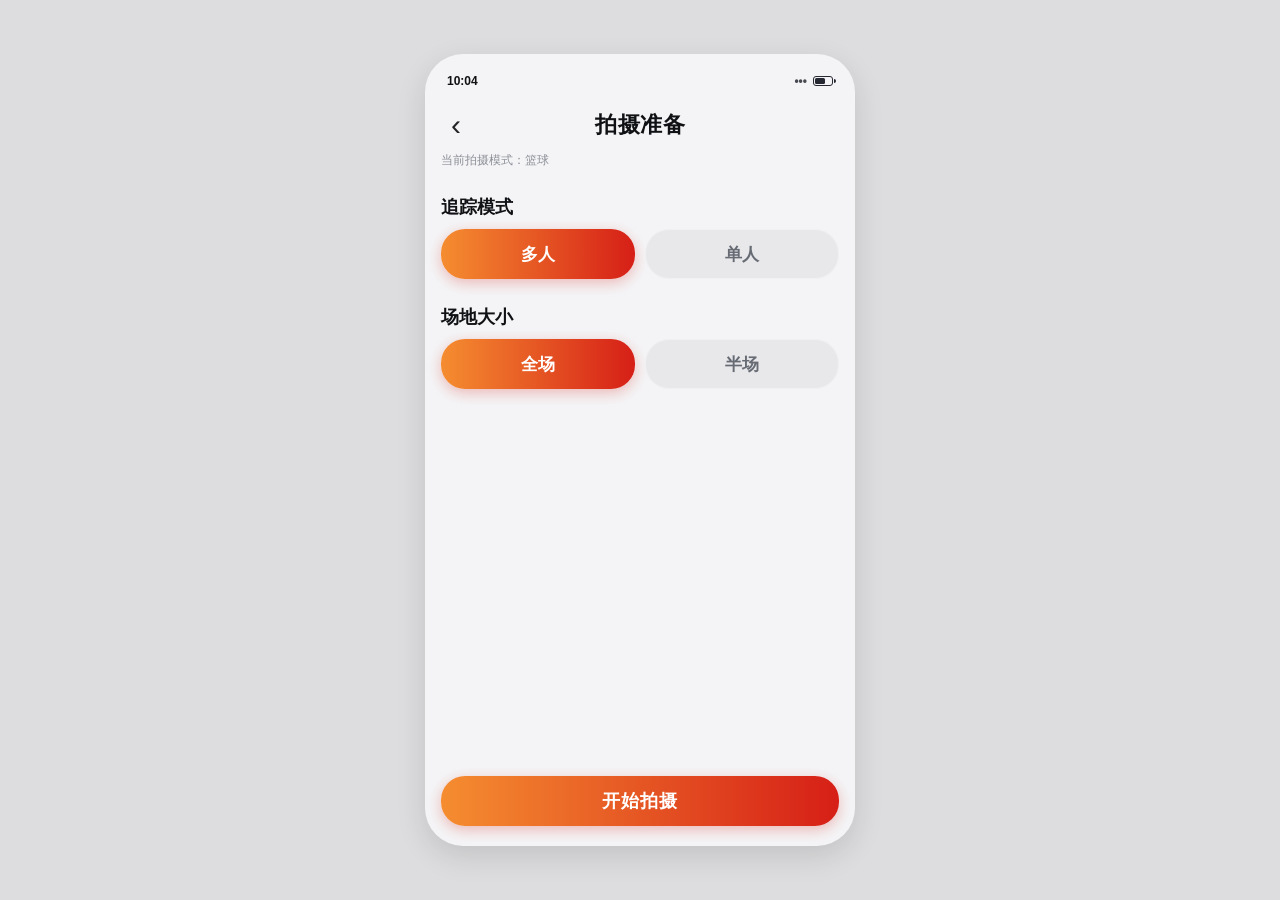
==== shooting-prep.html @ c5515139 "refactor: tripod at top with subdued label; remove memory UI - Revert localStorage/collapse flow; ke" ====
<!doctype html>
<html lang="zh-CN">
  <head>
    <meta charset="UTF-8" />
    <meta name="viewport" content="width=device-width, initial-scale=1.0" />
    <title>拍摄准备</title>
    <link rel="stylesheet" href="./styles.css" />
  </head>
  <body>
    <main class="phone">
      <div class="statusbar">
        <span>10:04</span>
        <div class="status-icons">
          <span>•••</span>
          <span class="battery" aria-hidden="true"></span>
        </div>
      </div>

      <header class="topbar">
        <button class="back" type="button" aria-label="返回">&#8249;</button>
        <h1>拍摄准备</h1>
      </header>

      <div class="mini" id="modeInfo"></div>

      <section class="section hidden" id="tripodSection">
        <div class="label label-tripod">三脚架高度</div>
        <div class="pill-row" data-toggle-group id="tripodGroup">
          <button class="pill active" type="button">高（3米）</button>
          <button class="pill" type="button">低（1.4-1.8米）</button>
        </div>
        <p class="tripod-hint">
          选择后系统会自动适配俯仰角，减少手动调节。
        </p>
      </section>

      <section class="section">
        <div class="label">追踪模式</div>
        <div class="pill-row" data-toggle-group id="trackingGroup">
          <button class="pill active" type="button">多人</button>
          <button class="pill" type="button">单人</button>
        </div>
      </section>

      <section class="section">
        <div class="label" id="fieldLabel">场地大小</div>
        <div class="pill-row" data-toggle-group id="fieldGroup">
          <button class="pill active" type="button">全场</button>
          <button class="pill" type="button">半场</button>
        </div>
      </section>

      <div class="spacer"></div>
      <button class="cta" id="startShoot" type="button">开始拍摄</button>
    </main>

    <script>
      const params = new URLSearchParams(window.location.search);
      const sport = params.get("sport") || "篮球";
      const isChameleon = (params.get("user") || "").toLowerCase() === "chameleon";
      const modeInfo = document.getElementById("modeInfo");
      const tripodSection = document.getElementById("tripodSection");
      const fieldLabel = document.getElementById("fieldLabel");
      const fieldGroup = document.getElementById("fieldGroup");
      const startShoot = document.getElementById("startShoot");
      const isFootball = sport === "足球";

      modeInfo.textContent = "当前拍摄模式：" + sport;
      const showTripodSection = isChameleon && sport === "篮球";
      if (showTripodSection) {
        tripodSection.classList.remove("hidden");
      }
      if (isFootball) {
        fieldLabel.textContent = "比赛人数";
        fieldGroup.innerHTML = `
          <button class="pill active" type="button">5v5</button>
          <button class="pill" type="button">7v7</button>
          <button class="pill" type="button">11v11</button>
        `;
      }

      document.querySelector(".phone").addEventListener("click", (e) => {
        const pill = e.target.closest("[data-toggle-group] .pill");
        if (!pill) return;
        const group = pill.closest("[data-toggle-group]");
        group.querySelectorAll(".pill").forEach((item) => item.classList.remove("active"));
        pill.classList.add("active");
      });

      document.querySelector(".back").addEventListener("click", () => {
        const target = new URL("./shooting-mode.html", window.location.href);
        if (isChameleon) {
          target.searchParams.set("user", "chameleon");
        }
        window.location.href = target.toString();
      });

      function activePillLabel(groupEl) {
        const a = groupEl.querySelector(".pill.active");
        return a ? a.textContent.trim() : "";
      }

      startShoot.addEventListener("click", () => {
        const tracking = activePillLabel(document.getElementById("trackingGroup"));
        const field = activePillLabel(fieldGroup);
        const tripod = showTripodSection ? activePillLabel(document.getElementById("tripodGroup")) : "不适用";

        alert("开始拍摄\n模式：" + sport + "\n追踪：" + tracking + "\n场地：" + field + "\n三脚架：" + tripod);
      });
    </script>
  </body>
</html>
---- styles.css ----
:root {
  --outer-bg: #dddddf;
  --page-bg: #f4f4f6;
  --card: #efeff2;
  --text: #101114;
  --subtle: #8f9199;
  --pill-off: #e8e8eb;
  --orange: #f58d30;
  --red: #d61f17;
  --radius-xl: 24px;
  --radius-lg: 24px;
  --radius-md: 18px;
}

* {
  box-sizing: border-box;
}

body {
  margin: 0;
  min-height: 100vh;
  background: var(--outer-bg);
  color: var(--text);
  font-family: -apple-system, BlinkMacSystemFont, "PingFang SC", "Noto Sans SC", "Microsoft YaHei", sans-serif;
  display: grid;
  place-items: center;
  padding: 12px;
}

.phone {
  width: min(100%, 430px);
  min-height: 88vh;
  max-height: 920px;
  background: var(--page-bg);
  border-radius: 38px;
  overflow: hidden;
  padding: 12px 16px 20px;
  display: flex;
  flex-direction: column;
  gap: 12px;
  box-shadow: 0 10px 30px rgba(0, 0, 0, 0.12);
}

.statusbar {
  height: 30px;
  display: flex;
  align-items: center;
  justify-content: space-between;
  padding: 0 6px;
  font-size: 12px;
  font-weight: 700;
}

.status-icons {
  display: flex;
  align-items: center;
  gap: 6px;
  color: #474951;
}

.battery {
  width: 20px;
  height: 10px;
  border: 1.7px solid #262931;
  border-radius: 3px;
  position: relative;
}

.battery::before {
  content: "";
  position: absolute;
  width: 2px;
  height: 4px;
  right: -4px;
  top: 2px;
  background: #262931;
  border-radius: 0 2px 2px 0;
}

.battery::after {
  content: "";
  position: absolute;
  inset: 1px;
  width: 55%;
  background: #262931;
  border-radius: 1.5px;
}

.topbar {
  display: flex;
  align-items: center;
  justify-content: center;
  position: relative;
  margin-top: 0;
  min-height: 34px;
}

.back {
  position: absolute;
  left: 4px;
  border: 0;
  background: transparent;
  font-size: 30px;
  line-height: 1;
  cursor: pointer;
  color: #232428;
}

h1 {
  margin: 0;
  font-size: 22px;
  line-height: 1.25;
  font-weight: 700;
  letter-spacing: 0.5px;
}

h2 {
  margin: 0;
  font-size: 22px;
  line-height: 1.2;
  text-align: center;
  font-weight: 700;
  letter-spacing: 0.5px;
}

.section {
  margin-top: 14px;
}

.label {
  font-size: 18px;
  font-weight: 700;
  margin-bottom: 10px;
}

.pill-row {
  display: flex;
  gap: 10px;
}

.pill {
  flex: 1;
  height: 50px;
  border-radius: var(--radius-xl);
  border: 0;
  font-size: 17px;
  font-weight: 600;
  color: #666b74;
  background: var(--pill-off);
  cursor: pointer;
  transition: transform 0.08s ease, filter 0.2s ease, box-shadow 0.2s ease;
  box-shadow: inset 0 0 0 1px rgba(255, 255, 255, 0.35);
}

.pill.active,
.cta {
  background: linear-gradient(90deg, var(--orange), var(--red));
  color: #fff;
  box-shadow: 0 4px 14px rgba(214, 31, 23, 0.28);
}

.pill:active,
.cta:active {
  transform: scale(0.98);
}

.spacer {
  flex: 1;
}

.cta {
  width: 100%;
  height: 50px;
  border: 0;
  border-radius: var(--radius-xl);
  font-size: 18px;
  font-weight: 700;
  cursor: pointer;
  letter-spacing: 1px;
  margin-top: 6px;
}

.grid {
  display: grid;
  grid-template-columns: repeat(5, 1fr);
  gap: 8px;
  margin-top: 2px;
}

.sport {
  border-radius: 14px;
  border: 0;
  padding: 9px 4px;
  background: #ebebee;
  color: #6c7079;
  min-height: 72px;
  font-size: 11px;
  display: flex;
  flex-direction: column;
  align-items: center;
  justify-content: center;
  gap: 5px;
  cursor: pointer;
  line-height: 1.15;
}

.sport .icon {
  font-size: 22px;
  line-height: 1;
  opacity: 0.65;
}

.sport.active {
  background: linear-gradient(180deg, #f58d30, #d6251a);
  color: #fff;
}

.sport.active .icon {
  opacity: 1;
}

.hint-box {
  margin-top: 8px;
  border-radius: 14px;
  background: #ececef;
  padding: 12px 10px;
}

.hint-title {
  margin: 0 0 8px;
  font-size: 13px;
  font-weight: 700;
}

.hint-text {
  margin: 0;
  color: #767982;
  line-height: 1.4;
  font-size: 12px;
}

.mini {
  margin-top: -2px;
  font-size: 12px;
  color: #8c8f97;
}

.footer-actions {
  margin-top: auto;
}

.hidden {
  display: none !important;
}

/* 三脚架：置顶但与主选项同级布局，标题与说明弱化，无独立卡片 */
.label-tripod {
  font-size: 15px;
  font-weight: 600;
  color: #9a9da5;
}

.tripod-hint {
  margin: 8px 0 0;
  font-size: 12px;
  line-height: 1.45;
  color: #a8abb3;
}

@media (max-width: 520px) {
  body {
    padding: 0;
    background: var(--page-bg);
  }

  .phone {
    width: 100%;
    min-height: 100vh;
    border-radius: 0;
    box-shadow: none;
  }
}
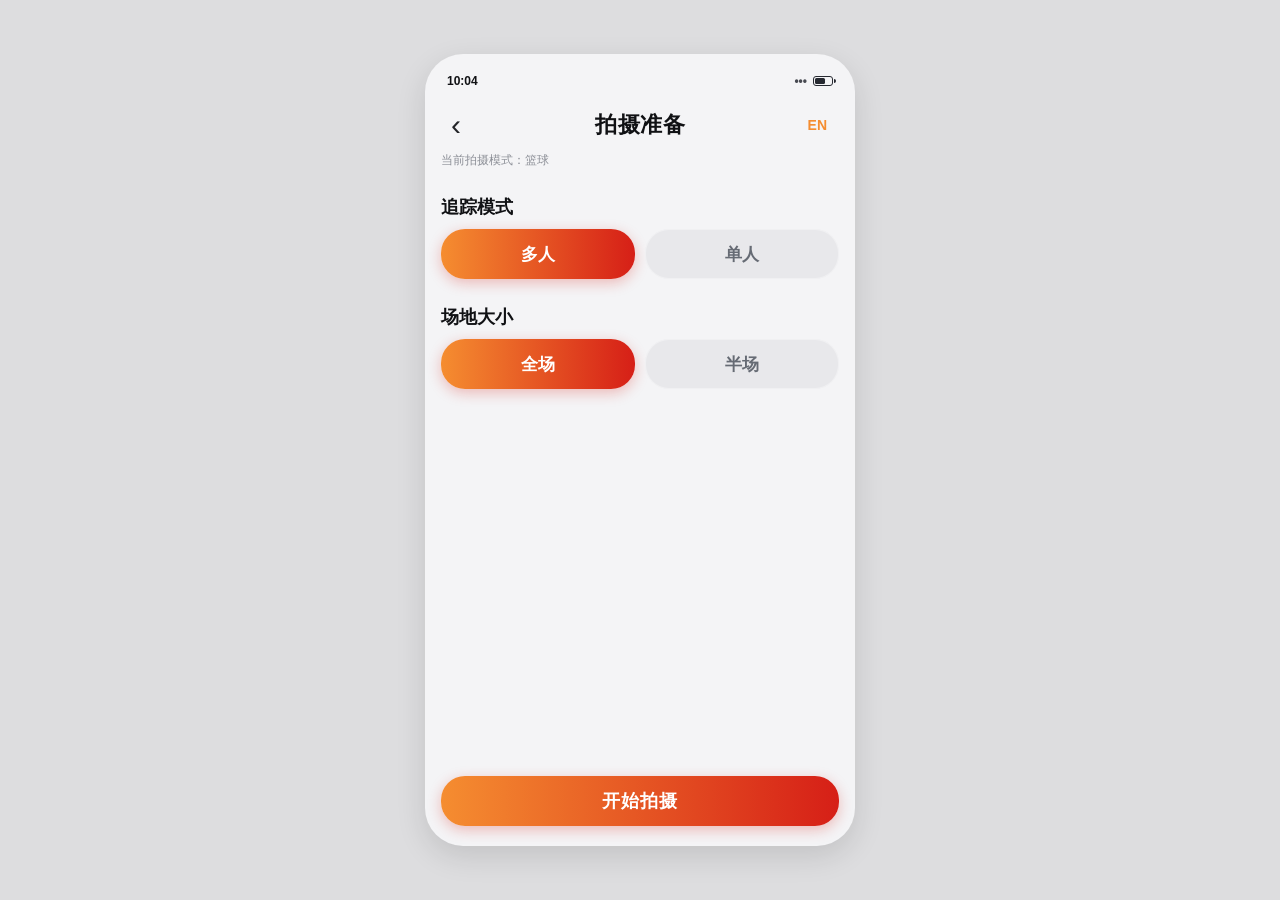
==== commit 63320a4e: "feat: language toggle on shoot prep (ZH/EN, localStorage) - Top bar EN/中文 button; applyLang for labe" ====
--- a/shooting-prep.html
+++ b/shooting-prep.html
@@ -7,7 +7,7 @@
     <link rel="stylesheet" href="./styles.css" />
   </head>
   <body>
-    <main class="phone">
+    <main class="phone page-shooting-prep">
       <div class="statusbar">
         <span>10:04</span>
         <div class="status-icons">
@@ -17,36 +17,37 @@
       </div>
 
       <header class="topbar">
-        <button class="back" type="button" aria-label="返回">&#8249;</button>
-        <h1>拍摄准备</h1>
+        <button class="back" type="button" id="backBtn" aria-label="返回">&#8249;</button>
+        <h1 id="pageTitle">拍摄准备</h1>
+        <button class="lang-toggle" type="button" id="langToggle" aria-label="Switch language">EN</button>
       </header>
 
       <div class="mini" id="modeInfo"></div>
 
       <section class="section hidden" id="tripodSection">
-        <div class="label label-tripod">三脚架高度</div>
+        <div class="label label-tripod" id="tripodLabel">三脚架高度</div>
         <div class="pill-row" data-toggle-group id="tripodGroup">
-          <button class="pill active" type="button">高（3米）</button>
-          <button class="pill" type="button">低（1.4-1.8米）</button>
-        </div>
-        <p class="tripod-hint">
-          选择后系统会自动适配俯仰角，减少手动调节。
+          <button class="pill active" type="button" data-tripod="high">高（3米）</button>
+          <button class="pill" type="button" data-tripod="low">低（1.4-1.8米）</button>
+        </div>
+        <p class="tripod-hint" id="tripodHint" aria-live="polite" aria-atomic="true">
+          <span id="tripodHintText"></span>
         </p>
       </section>
 
       <section class="section">
-        <div class="label">追踪模式</div>
+        <div class="label" id="trackingLabel">追踪模式</div>
         <div class="pill-row" data-toggle-group id="trackingGroup">
-          <button class="pill active" type="button">多人</button>
-          <button class="pill" type="button">单人</button>
+          <button class="pill active" type="button" data-tracking="multi">多人</button>
+          <button class="pill" type="button" data-tracking="single">单人</button>
         </div>
       </section>
 
       <section class="section">
         <div class="label" id="fieldLabel">场地大小</div>
         <div class="pill-row" data-toggle-group id="fieldGroup">
-          <button class="pill active" type="button">全场</button>
-          <button class="pill" type="button">半场</button>
+          <button class="pill active" type="button" data-field="full">全场</button>
+          <button class="pill" type="button" data-field="half">半场</button>
         </div>
       </section>
 
@@ -55,6 +56,95 @@
     </main>
 
     <script>
+      const LANG_KEY = "shootingPrep.lang";
+      const TRIPOD_HINT_HIGH = {
+        zh: "选择后系统会辅助优化俯仰视角，减轻手动调角度。",
+        en: "The system assists with tilt and viewing angle, so you need less manual adjustment.",
+      };
+
+      const SPORT_I18N = {
+        篮球: { en: "Basketball" },
+        足球: { en: "Football" },
+        冰球: { en: "Ice hockey" },
+        手球: { en: "Handball" },
+        网球: { en: "Tennis" },
+        匹克球: { en: "Pickleball" },
+        棍网球: { en: "Lacrosse" },
+        羽毛球: { en: "Badminton" },
+        排球: { en: "Volleyball" },
+        英式橄榄球: { en: "Rugby" },
+      };
+
+      const COPY = {
+        zh: {
+          title: "拍摄准备",
+          backAria: "返回",
+          langSwitch: "EN",
+          langSwitchAria: "切换为英文",
+          modeCurrent: "当前拍摄模式：",
+          tripodLabel: "三脚架高度",
+          tripodHigh: "高（3米）",
+          tripodLow: "低（1.4-1.8米）",
+          trackingLabel: "追踪模式",
+          trackingMulti: "多人",
+          trackingSingle: "单人",
+          fieldSize: "场地大小",
+          fieldFull: "全场",
+          fieldHalf: "半场",
+          fieldRoster: "比赛人数",
+          ctaStart: "开始拍摄",
+          tripodNA: "不适用",
+          alertStart: "开始拍摄",
+          alertMode: "模式：",
+          alertTrack: "追踪：",
+          alertField: "场地：",
+          alertTripod: "三脚架：",
+        },
+        en: {
+          title: "Shoot prep",
+          backAria: "Back",
+          langSwitch: "中文",
+          langSwitchAria: "Switch to Chinese",
+          modeCurrent: "Mode: ",
+          tripodLabel: "Tripod height",
+          tripodHigh: "High (3 m)",
+          tripodLow: "Low (1.4–1.8 m)",
+          trackingLabel: "Tracking",
+          trackingMulti: "Multi-player",
+          trackingSingle: "Single player",
+          fieldSize: "Court size",
+          fieldFull: "Full court",
+          fieldHalf: "Half court",
+          fieldRoster: "Match size",
+          ctaStart: "Start shooting",
+          tripodNA: "N/A",
+          alertStart: "Start shooting",
+          alertMode: "Mode: ",
+          alertTrack: "Tracking: ",
+          alertField: "Court: ",
+          alertTripod: "Tripod: ",
+        },
+      };
+
+      function getLang() {
+        try {
+          const s = localStorage.getItem(LANG_KEY);
+          if (s === "en" || s === "zh") return s;
+        } catch (_) {}
+        return "zh";
+      }
+
+      function setLang(next) {
+        try {
+          localStorage.setItem(LANG_KEY, next);
+        } catch (_) {}
+      }
+
+      function sportDisplayName(lang) {
+        if (lang === "zh") return sport;
+        return (SPORT_I18N[sport] && SPORT_I18N[sport].en) || sport;
+      }
+
       const params = new URLSearchParams(window.location.search);
       const sport = params.get("sport") || "篮球";
       const isChameleon = (params.get("user") || "").toLowerCase() === "chameleon";
@@ -63,21 +153,86 @@
       const fieldLabel = document.getElementById("fieldLabel");
       const fieldGroup = document.getElementById("fieldGroup");
       const startShoot = document.getElementById("startShoot");
+      const langToggle = document.getElementById("langToggle");
+      const backBtn = document.getElementById("backBtn");
       const isFootball = sport === "足球";
 
-      modeInfo.textContent = "当前拍摄模式：" + sport;
       const showTripodSection = isChameleon && sport === "篮球";
+
+      function syncTripodHint() {
+        if (!showTripodSection) return;
+        const hint = document.getElementById("tripodHint");
+        const hintText = document.getElementById("tripodHintText");
+        const active = document.querySelector("#tripodGroup .pill.active");
+        const tier = active && active.getAttribute("data-tripod");
+        const lang = getLang();
+        if (tier === "high") {
+          hintText.textContent = TRIPOD_HINT_HIGH[lang];
+          hint.classList.remove("hidden");
+        } else if (tier === "low") {
+          hintText.textContent = "";
+          hint.classList.add("hidden");
+        }
+      }
+
+      function setFootballFieldPills() {
+        fieldGroup.innerHTML = `
+          <button class="pill active" type="button" data-field="5">5v5</button>
+          <button class="pill" type="button" data-field="7">7v7</button>
+          <button class="pill" type="button" data-field="11">11v11</button>
+        `;
+      }
+
+      function applyLang() {
+        const lang = getLang();
+        document.documentElement.lang = lang === "zh" ? "zh-CN" : "en";
+        const c = COPY[lang];
+
+        document.getElementById("pageTitle").textContent = c.title;
+        backBtn.setAttribute("aria-label", c.backAria);
+        langToggle.textContent = c.langSwitch;
+        langToggle.setAttribute("aria-label", c.langSwitchAria);
+
+        modeInfo.textContent = c.modeCurrent + sportDisplayName(lang);
+
+        document.getElementById("tripodLabel").textContent = c.tripodLabel;
+        const th = document.querySelector('#tripodGroup [data-tripod="high"]');
+        const tl = document.querySelector('#tripodGroup [data-tripod="low"]');
+        if (th) th.textContent = c.tripodHigh;
+        if (tl) tl.textContent = c.tripodLow;
+
+        document.getElementById("trackingLabel").textContent = c.trackingLabel;
+        const tm = document.querySelector('#trackingGroup [data-tracking="multi"]');
+        const ts = document.querySelector('#trackingGroup [data-tracking="single"]');
+        if (tm) tm.textContent = c.trackingMulti;
+        if (ts) ts.textContent = c.trackingSingle;
+
+        fieldLabel.textContent = isFootball ? c.fieldRoster : c.fieldSize;
+        if (!isFootball) {
+          const ff = document.querySelector('#fieldGroup [data-field="full"]');
+          const fh = document.querySelector('#fieldGroup [data-field="half"]');
+          if (ff) ff.textContent = c.fieldFull;
+          if (fh) fh.textContent = c.fieldHalf;
+        }
+
+        startShoot.textContent = c.ctaStart;
+        document.title = c.title;
+        syncTripodHint();
+      }
+
       if (showTripodSection) {
         tripodSection.classList.remove("hidden");
       }
       if (isFootball) {
-        fieldLabel.textContent = "比赛人数";
-        fieldGroup.innerHTML = `
-          <button class="pill active" type="button">5v5</button>
-          <button class="pill" type="button">7v7</button>
-          <button class="pill" type="button">11v11</button>
-        `;
-      }
+        setFootballFieldPills();
+      }
+
+      applyLang();
+
+      langToggle.addEventListener("click", () => {
+        setLang(getLang() === "zh" ? "en" : "zh");
+        applyLang();
+      });
 
       document.querySelector(".phone").addEventListener("click", (e) => {
         const pill = e.target.closest("[data-toggle-group] .pill");
@@ -85,9 +240,12 @@
         const group = pill.closest("[data-toggle-group]");
         group.querySelectorAll(".pill").forEach((item) => item.classList.remove("active"));
         pill.classList.add("active");
-      });
-
-      document.querySelector(".back").addEventListener("click", () => {
+        if (group.id === "tripodGroup") {
+          syncTripodHint();
+        }
+      });
+
+      backBtn.addEventListener("click", () => {
         const target = new URL("./shooting-mode.html", window.location.href);
         if (isChameleon) {
           target.searchParams.set("user", "chameleon");
@@ -101,11 +259,27 @@
       }
 
       startShoot.addEventListener("click", () => {
+        const lang = getLang();
+        const c = COPY[lang];
         const tracking = activePillLabel(document.getElementById("trackingGroup"));
         const field = activePillLabel(fieldGroup);
-        const tripod = showTripodSection ? activePillLabel(document.getElementById("tripodGroup")) : "不适用";
-
-        alert("开始拍摄\n模式：" + sport + "\n追踪：" + tracking + "\n场地：" + field + "\n三脚架：" + tripod);
+        const tripod = showTripodSection ? activePillLabel(document.getElementById("tripodGroup")) : c.tripodNA;
+
+        alert(
+          c.alertStart +
+            "\n" +
+            c.alertMode +
+            sportDisplayName(lang) +
+            "\n" +
+            c.alertTrack +
+            tracking +
+            "\n" +
+            c.alertField +
+            field +
+            "\n" +
+            c.alertTripod +
+            tripod
+        );
       });
     </script>
   </body>
--- a/styles.css
+++ b/styles.css
@@ -106,6 +106,29 @@
   color: #232428;
 }
 
+.lang-toggle {
+  position: absolute;
+  right: 2px;
+  top: 50%;
+  transform: translateY(-50%);
+  border: 0;
+  background: transparent;
+  font-size: 14px;
+  font-weight: 600;
+  color: var(--orange);
+  cursor: pointer;
+  padding: 6px 10px;
+  font-family: inherit;
+}
+
+.lang-toggle:active {
+  opacity: 0.75;
+}
+
+.page-shooting-prep h1 {
+  padding: 0 48px;
+}
+
 h1 {
   margin: 0;
   font-size: 22px;
@@ -265,6 +288,19 @@
   font-size: 12px;
   line-height: 1.45;
   color: #a8abb3;
+}
+
+.tripod-hint-cn {
+  display: block;
+}
+
+.tripod-hint-en {
+  display: block;
+  margin-top: 6px;
+  font-size: 11px;
+  line-height: 1.4;
+  color: #b4b7bf;
+  letter-spacing: 0.01em;
 }
 
 @media (max-width: 520px) {
